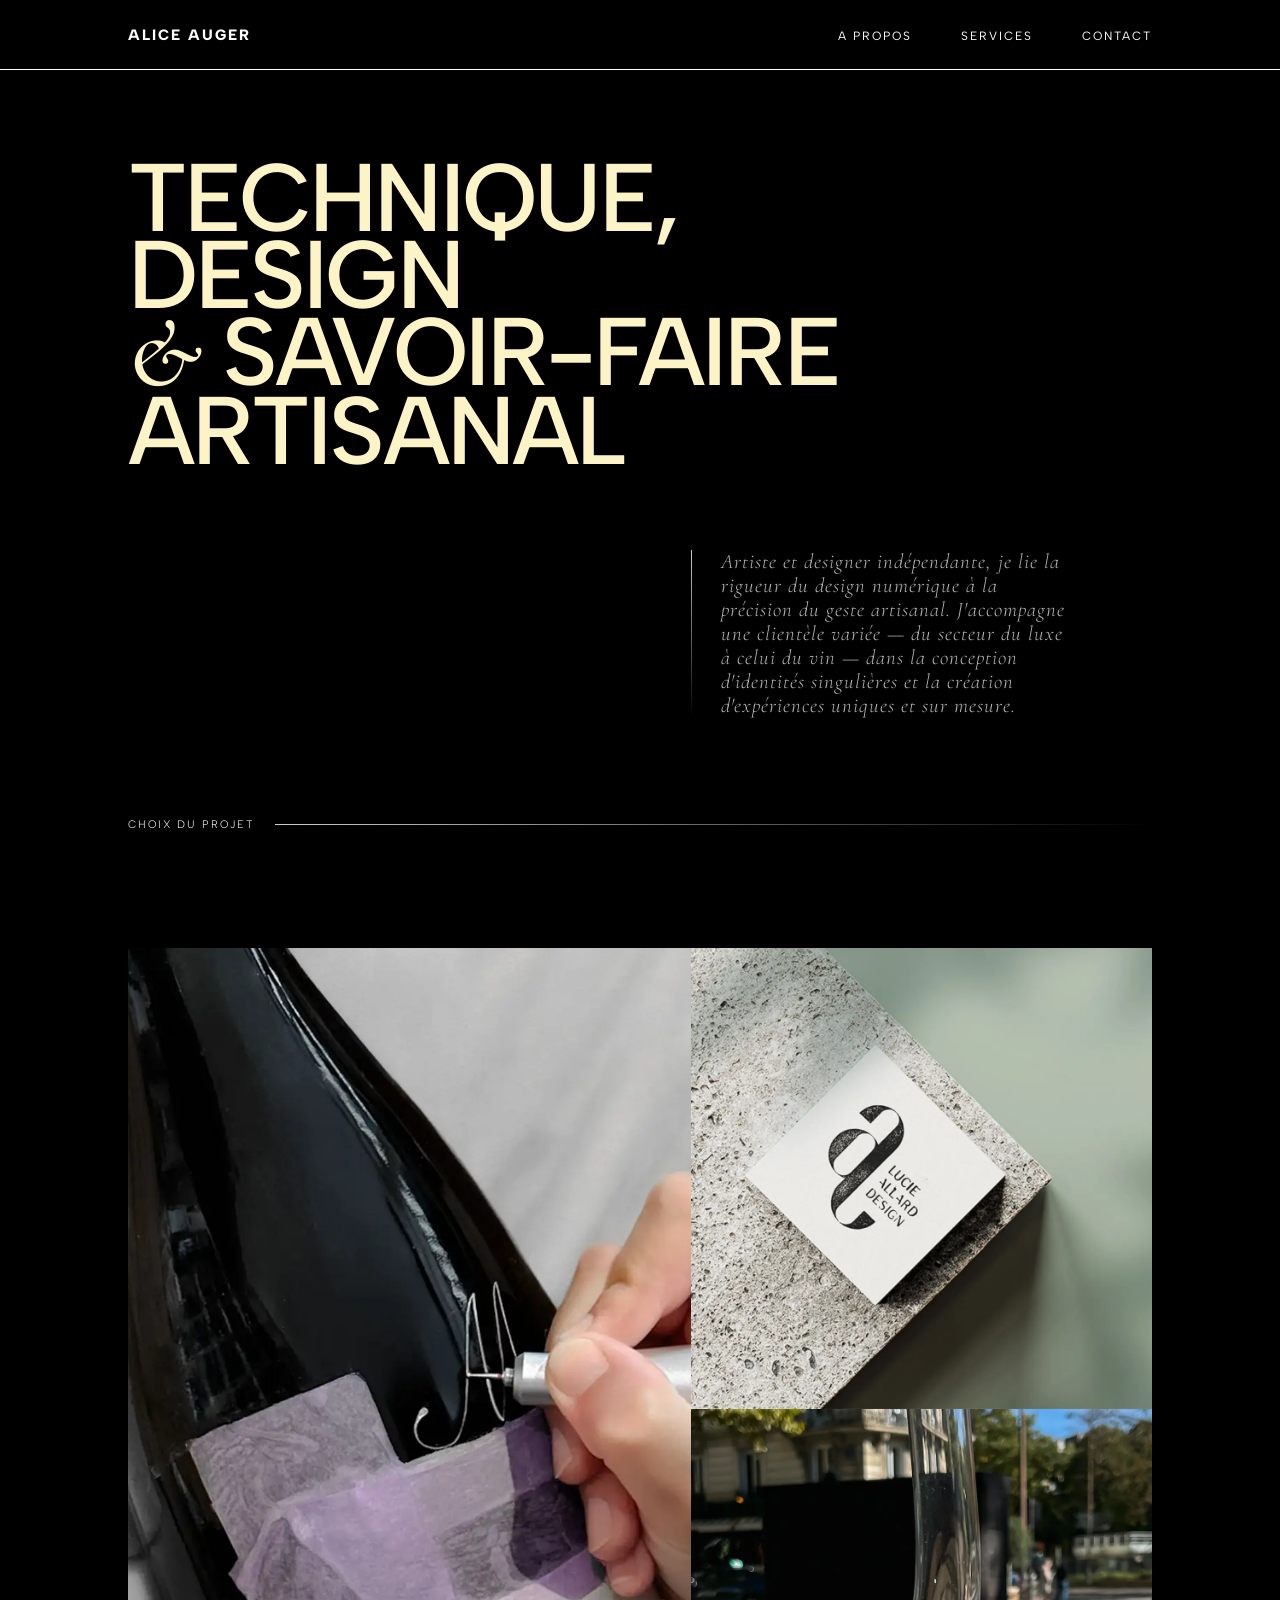
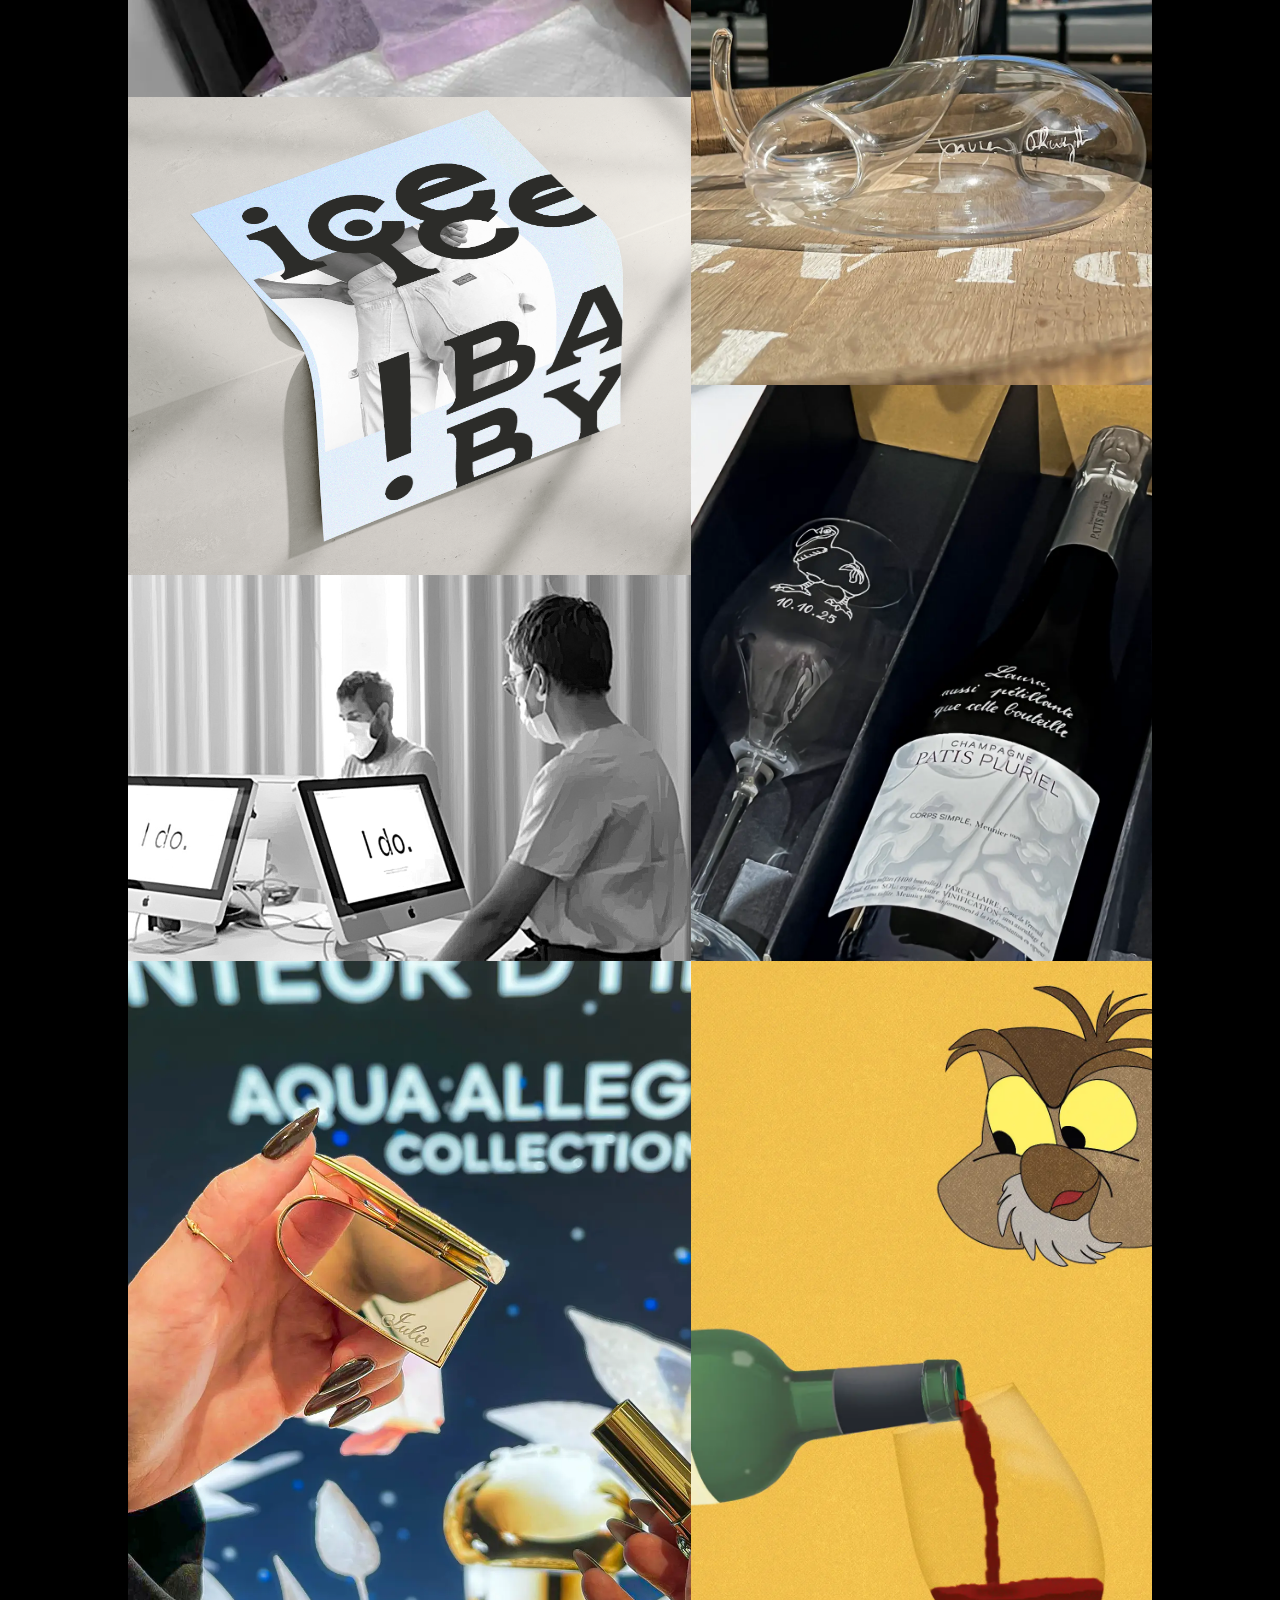
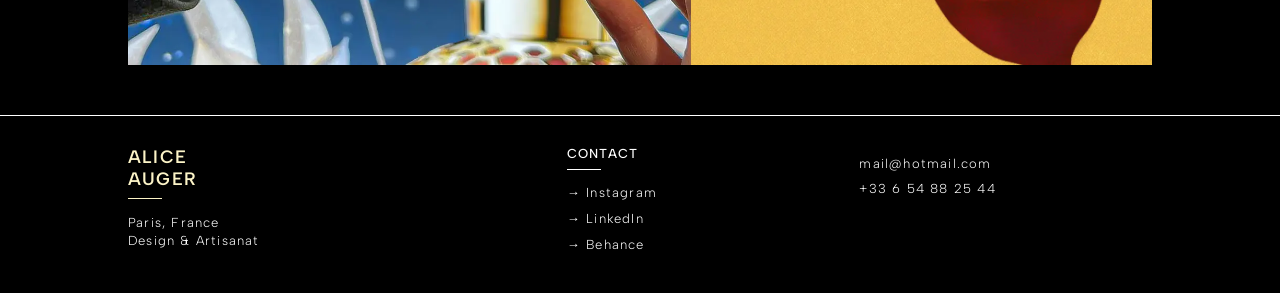
==== index.html @ 78eea552 "Add files via upload" ====
<!DOCTYPE html>
<html lang="fr">

<head>
    <meta charset="UTF-8">
    <meta name="viewport" content="width=device-width, initial-scale=1.0">
    <title>Alice Auger | Portfolio </title>
    <link
        href="https://fonts.googleapis.com/css2?family=Albert+Sans:wght@300;400;600&family=Cormorant+Garamond:ital,wght@0,400;0,500;1,400&display=swap"
        rel="stylesheet">
    <link rel="stylesheet" href="css/style.css">
</head>
<div class="progress-bar"></div>

<body>

    <header>
        <div class="logo">
            <div class="reveal-mask">
                <div class="reveal-logo">ALICE AUGER</div>
            </div>
        </div>

        <input type="checkbox" id="burger-check">
        <label for="burger-check" class="hamburger">
            <span class="bar"></span>
            <span class="bar"></span>
            <span class="bar"></span>
        </label>

        <nav>
            <a href="about.html">A PROPOS</a>
            <a href="#">SERVICES</a>
            <a href="#">CONTACT</a>
        </nav>
    </header>

    <main>
        <section class="hero">
            <h1 class="hero-title">
                <div class="reveal-mask">
                    <span class="reveal-text">Technique, <br>Design<br>
                        <span>&</span> Savoir-faire<br>
                        Artisanal</span>
                </div>
                </div>
            </h1>

            <div class="hero-details">
                <div class="hero-col-left"></div>
                <div class="hero-col-right">
                    <div class="divider-line2"></div>

                    <div class="reveal-mask">
                        <span class="reveal-text">
                            <p>Artiste et designer indépendante, je lie la rigueur du design numérique à la précision du
                                geste artisanal. J'accompagne une clientèle variée — du secteur du luxe à celui du vin —
                                dans la conception d'identités singulières et la création d'expériences uniques et sur
                                mesure.
                            </p>
                        </span>
                    </div>
                </div>
            </div>

            <div class="next-label">
                <span class="txt-label">CHOIX DU PROJET</span>
                <div class="divider-line"></div>
            </div>
        </section>

        <section class="gallery">
            <div class="filter-nav">
                <button class="filter-btn active" data-filter="all">Tous</button>
                <button class="filter-btn" data-filter="graphisme">Graphisme</button>
                <button class="filter-btn" data-filter="artisanat">Artisanat</button>
            </div>

            <div class="grid-layout">

                <!---------------PROJET N°1. VOLATILES--------------->
                <div class="grid-item item-main artisanat">
                    <a href="projet-page.html?id=volatiles-paris">
                        <img src="image/volatiles1.webp" alt="animation gravure">
                        <div class="item-overlay">
                            <div class="category">
                                <div class="divider-line3"></div>
                                EVENEMENT GRAVURE
                            </div>
                            <div class="project-name">Volatiles
                                <div class="project-date">2025-2026</div>
                            </div>
                        </div>
                    </a>
                </div>

                <!---------------PROJET N°. LUCIE--------------->
         <div class="grid-item item-side graphisme">
    <a href="projet-page.html?id=lucie-allard">
        <img src="image/lucie-logo2.webp" alt="lucie allard design">
        
        <div class="item-overlay">
            <div class="category">
                <div class="divider-line3"></div>
                IDENTITÉ VISUELLE
            </div>
            
            <div class="project-info-bottom">
                <div class="project-name">Lucie Allard Design</div>
                <div class="project-date">2024</div>
            </div>
        </div>
    </a>
</div>

                <!---------------PROJET N°3. CARAFE THUIZAT--------------->
                <div class="grid-item item-main artisanat">

                    <a href="projet-page.html?id=thuizat-carafe">
                        <img src="image/client-logo(2).webp" alt="gravure signature">
                        <div class="item-overlay">
                            <div class="category">
                                <div class="divider-line3"></div>
                                DESIGN & GRAVURE
                            </div>
                            <div class="project-name">Gravure <br> Carafe Riedel
                                <div class="project-date">2025</div>
                            </div>
                        </div>
                    </a>
                </div>

                <!---------------PROJET N°4. JAAJ--------------->
                <div class="grid-item item-main graphisme">
                    <a href="projet-page.html?id=jaaj-ttf">
                        <img src="image/jaaj.webp" alt="jaaj-ttf">
                        <div class="item-overlay">
                            <div class="category">
                                <div class="divider-line3"></div>
                                DESIGN TYPOGRAPHIQUE
                            </div>
                            <div class="project-name">Jaaj.ttf
                                <div class="project-date">2019</div>
                            </div>
                        </div>
                    </a>
                </div>


                <!---------------PROJET N°5. GRAVURE PERSO--------------->
                <div class="grid-item item-main artisanat">
                    <a href="projet-page.html?id=perso">
                        <img src="image/client-illu(3).webp" alt="design perso gravure">
                        <div class="item-overlay">
                            <div class="category">
                                <div class="divider-line3"></div>
                                RECHERCHE & CREATION
                            </div>
                            <div class="project-name">Design & Artisanat
                                <div class="project-date">depuis 2024</div>
                            </div>
                        </div>
                    </a>
                </div>

                <!---------------PROJET N°6. LIRE--------------->
                <div class="grid-item item-side graphisme">
                    <a href="projet-page.html?id=memoire">
                        <img src="image/id.webp" alt="design d'interface">
                        <div class="item-overlay">
                            <div class="category">
                                <div class="divider-line3"></div>
                                DESIGN GRAPHIQUE & NUMERIQUE
                            </div>
                            <div class="project-name">I DO.
                                <div class="project-date">2019-2021</div>
                            </div>
                        </div>
                    </a>
                </div>
                <!---------------PROJET N°7. LVMH--------------->
                <div class="grid-item item-side artisanat">
                    <a href="projet-page.html?id=lvmh">
                        <img src="image/anim-calli(1).webp" alt="gravure boutique paris">
                        <div class="item-overlay">
                            <div class="category">
                                <div class="divider-line3"></div>
                                ANIMATION GRAVURE
                            </div>
                            <div class="project-name">Partout à Paris
                                <div class="project-date">depuis 2019</div>
                            </div>
                        </div>
                    </a>
                </div>

                <!---------------PROJET N°8. HIBOU--------------->
                <div class="grid-item item-main graphisme">
                    <a href="projet-page.html?id=archi-lucas">
                        <img src="image/archi2.webp" alt="design graphique et illustration">
                        <div class="item-overlay">
                            <div class="category">
                                <div class="divider-line3"></div>
                                GRAPHISME & ILLUSTRATION
                            </div>
                            <div class="project-name">L'archimede
                                <div class="project-date">2022</div>
                            </div>
                        </div>
                    </a>
                </div>

            </div>
        </section>
    </main>

    <footer>
        <div class="footer-wrap">
            <div class="f-col">
                <div class="f-logo">ALICE AUGER</div>
                <p class="f-sub">Paris, France<br>Design & Artisanat</p>
            </div>
            <div class="f-col ">
                <h1 class="f-title">CONTACT</h1>
                <a href="#">→ Instagram</a>
                <a href="#">→ LinkedIn</a>
                <a href="#">→ Behance</a>
            </div>
            <div class="f-col1">
                <p>mail@hotmail.com</p>
                <p>+33 6 54 88 25 44</p>

            </div>
        </div>
    </footer>
    <script src="js/script.js"></script>
</body>

</html>
---- css/style.css ----
/* ==========================================================================
   --------------- POLICES-------------
   ========================================================================== */
@font-face {
    font-family: 'Albert Sans';
    src: url('../font/AlbertSans-VariableFont_wght.ttf') format('truetype');
    font-weight: 100 900;
    font-style: normal;
}

@font-face {
    font-family: 'Albert Sans';
    src: url('../font/AlbertSans-Italic-VariableFont_wght.ttf') format('truetype');
    font-weight: 100 900;
    font-style: italic;
}

@font-face {
    font-family: 'Cormorant Garamond';
    src: url('../font/CormorantGaramond-VariableFont_wght.ttf') format('truetype');
    font-weight: 100 900;
    font-style: normal;
}

@font-face {
    font-family: 'Cormorant Garamond';
    src: url('../font/CormorantGaramond-Italic-VariableFont_wght.ttf') format('truetype');
    font-weight: 100 900;
    font-style: italic;
}


/************************************************** ----------------VARIABLES --------------- 
******************************************************/

:root {
    --bg-color: #0a0a0a;
    --text-color: #FCF4C7;
    --hover-color: #868686;
    --border-color: rgba(255, 255, 255, 1);
    --black: #000000;
    --white: #FFFFFF;
    --line: linear-gradient(to right, rgba(255, 255, 255, 0.8), transparent);
    --line1: linear-gradient(to left, rgba(0, 0, 0, 0.8), transparent);
    --line2: linear-gradient(to bottom, rgba(255, 255, 255, 0.8), transparent);
    --font-serif: 'Cormorant Garamond';
    --font-sans: 'Albert Sans';
    --side-pad: 10vw;
    --fs-h1: clamp(2.5rem, 8vw, 6rem);
    --fs-h2: clamp(1.1rem, 2vw, 1.3rem);
    --fs-body: clamp(1rem, 1.2vw, 1.1rem);
    --fs-meta: clamp(0.8rem, 1vw, 1rem);
    --proj-h1: clamp(2.9rem, 6vw, 5rem);
    --proj-meta: clamp(0.5rem, 1vw, 0.6rem);
}


/************************************************************************************
---------------------------------------------STRUCTURE --------------- 
************************************************************************************/

.progress-bar {
    position: fixed;
    top: 69px;
    left: 0;
    width: 0%;
    height: 4px;
    background-color: var(--text-color) !important;
    opacity: 0.8;
    z-index: 9999;
}

* {
    margin: 0;
    padding: 0;
    box-sizing: border-box;
}

body {
    background-color: var(--black);
    color: var(--white);
    font-family: var(--font-sans);
    overflow-x: hidden;
    font-size: var(--fs-body);
}

a,
button {
    text-decoration: none;
    background: none;
    border: none;
    color: inherit;
    font: inherit;
}


/************************************************** ----------------0.SECTION HEADER --------------- 
******************************************************/

header {
    position: fixed;
    top: 0;
    width: 100%;
    height: 70px;
    padding: 0 var(--side-pad);
    display: flex;
    justify-content: space-between;
    align-items: center;
    border-bottom: 1px solid white;
    z-index: 1000;
    background: var(--black);
}

.logo {
    font-weight: 800;
    font-size: 15px;
    letter-spacing: 2px;
}

.reveal-logo {
    display: inline-block;
    opacity: 0;
    transform: translateY(-70%);
    animation: revealLogo 0.8s cubic-bezier(0.16, 1, 0.3, 1) forwards;
    animation-delay: 0.4s;
}

@keyframes revealLogo {
    to {
        transform: translateY(0);
        opacity: 1;
    }
}

header nav a {
    display: inline-block;
    opacity: 0;
    transform: translateY(-10px);
    animation: revealNAV 0.8s cubic-bezier(0.16, 1, 0.3, 1) forwards;
}

@keyframes revealNAV {
    0% {
        transform: translateY(-100%);
        opacity: 0;
    }

    100% {
        transform: translateY(0);
        opacity: 1;
    }
}

header nav a:nth-child(1) {
    animation-delay: 0.4s;
}

header nav a:nth-child(2) {
    animation-delay: 0.5s;
}

header nav a:nth-child(3) {
    animation-delay: 0.6s;
}

nav a {
    color: var(--white);
    text-decoration: none;
    font-size: 12px;
    margin-left: 45px;
    letter-spacing: 2px;
    font-weight: 400;
}

nav a:hover {
    color: var(--text-color);
    font-weight: 600;
}

#burger-check,
.hamburger {
    display: none;
}


/************************************************** ----------------1.SECTION HERO --------------- 
******************************************************/

.reveal-mask {
    overflow: hidden;
    display: block;
}

.reveal-text {
    display: inline-block;
    opacity: 0;
    transform: translateX(-100%);
    animation: revealUp 1.6s cubic-bezier(0.22, 1, 0.36, 1) forwards;
}

@keyframes revealUp {
    0% {
        opacity: 0;
        transform: translateX(-100%);
    }

    100% {
        opacity: 1;
        transform: translateX(0);
    }
}

.divider-line {
    width: 0;
    height: 1px;
    background: var(--line);
    animation: extendLine 1.6s cubic-bezier(0.22, 1, 0.36, 1) forwards;
    animation-delay: 0.2s;
    /* Elle commence très tôt */
}

@keyframes extendLine {
    0% {
        width: 0;
    }

    100% {
        width: 100%;
    }
}



.divider-line2 {
    content: "";
    position: absolute;
    left: 0;
    top: 0;
    width: 1px;
    background: var(--line2);
    height: 0;
    /* On met un délai de 0.1s : elle commence AVANT le texte */
    animation: extendVertical 1.5s cubic-bezier(0.22, 1, 0.36, 1) forwards;
    animation-delay: 0.4s;
    /* Ajuste pour qu'elle accompagne le scroll ou l'entrée */
    z-index: 5;
    /* On s'assure qu'elle est au-dessus */
}

@keyframes extendVertical {
    0% {
        height: 0;
    }

    100% {
        height: 100%;
    }

    /* Elle fera toute la hauteur de la colonne */
}


.hero {
    padding: 160px var(--side-pad) 60px;
}

h1.hero-title .reveal-text {
    font-family: var(--font-sans);
    font-size: var(--fs-h1);
    line-height: 0.8;
    letter-spacing: -0.03em;
    font-weight: 550;
    font-style: normal;
    text-transform: uppercase;
    color: var(--text-color);
}

span {
    font-family: var(--font-serif);
    font-style: italic;
}

.hero-details {
    display: grid;
    grid-template-columns: 1.1fr 0.9fr;
    padding-top: 80px;
    padding-bottom: 100px;
}

.hero-col-right {
    position: relative;
    /* La ligne va se baser sur ce bloc */
}

.hero-col-right p {
    position: relative;
    padding-left: 30px;
    width: 82%;
    max-width: 77vw;
    font-size: var(--fs-h2);
    letter-spacing: 1px;
    color: rgba(255, 255, 255, 0.7);
    font-style: italic;
    font-weight: 300;
    line-height: 1.5rem;
    font-family: var(--font-serif);
    margin-bottom: 0;
}

.next-label {
    display: flex;
    align-items: center;
    gap: 20px;
}

.txt-label {
    font-family: var(--font-sans);
    font-size: 0.68rem;
    font-weight: 300;
    font-style: normal;
    letter-spacing: 2px;
    color: var(--white);
    white-space: nowrap;
    text-transform: uppercase;
    align-items: center;
}

/************************************************** ----------------2.SECTION GALLERY --------------- 
******************************************************/

.gallery {
    padding: 0px var(--side-pad);
    margin-bottom: 50px;
}

.filter-nav {
    opacity: 0;
    transform: translateY(-20px);
    transition: all 1s ease;
    margin-bottom: 40px;
    display: flex;
    flex-wrap: wrap;
    gap: 40px;
}

.filter-nav.is-visible {
    opacity: 1;
    transform: translateY(0);
}

.filter-btn {
    background: none;
    border: none;
    color: var(--white);
    font-family: var(--font-sans);
    font-size: 12px;
    opacity: 0.4;
    transition: 0.3s;
    cursor: pointer;
    text-transform: uppercase;
    letter-spacing: 2px;
}

.filter-btn:hover {
    opacity: 1;
    color: var(--text-color);
}

.filter-btn.active {
    opacity: 1;
    border-bottom: 1px solid var(--text-color);
    color: var(--text-color);
    padding-bottom: 2px;
}

.grid-layout {
    display: grid;
    grid-template-columns: 1.1fr 0.9fr;
    width: 100%;
    height: auto;
}

.grid-item {
    position: relative;
    overflow: hidden;
    width: 100%;
    height: auto;
    cursor: pointer;

    /* On utilise une seule transition pour tout gérer */
    opacity: 0;
    transform: translateY(20px);
    transition: opacity 0.6s cubic-bezier(0.4, 0, 0.2, 1),
        transform 0.6s cubic-bezier(0.4, 0, 0.2, 1);

    display: block;
    /* Toujours block par défaut */
}

/* --- ÉTAT VISIBLE (Quand on est dessus ou qu'on filtre) --- */
.grid-item.is-visible {
    opacity: 1 !important;
    transform: translateY(0) !important;
    pointer-events: auto;
}

/* --- ÉTAT CACHÉ PHYSIQUEMENT (Sortie de la grille) --- */
.grid-item.filtering-out {
    display: none !important;
}

/* Optionnel : ajouter un petit délai entre chaque image pour un effet de cascade */
.grid-item:nth-child(1) {
    transition-delay: 0.1s;
}

.grid-item:nth-child(2) {
    transition-delay: 0.15s;
}

.grid-item:nth-child(3) {
    transition-delay: 0.2s;
}

.item-main {
    grid-row: span 2;
    width: 100%;
}

/* --- FIX POUR LES IMAGES --- */
.grid-item img {
    width: 100%;
    height: 100%;
    object-fit: cover;
    display: block;
  transition: transform 0.8s cubic-bezier(0.22, 1, 0.36, 1), 
                filter 0.8s cubic-bezier(0.22, 1, 0.36, 1);
}

.grid-item.hidden {
    display: none;
}

/* LOGIQUE HOVER : Seulement pour Desktop (Souris) */
@media (hover: hover) and (min-width: 1025px) {
    .grid-item:hover img {
        opacity: 0.6;
        transform: scale(1.05);
                filter: blur(1px);
                filter: grayscale(40%) brightness(0.7);
    }

    .grid-item .item-overlay {
        opacity: 0;
    }

    .grid-item:hover .item-overlay {
        opacity: 1;
    }
}

.item-overlay {
  position: absolute;
    inset: 0;
    opacity: 0; /* Caché par défaut */
    background-color: rgba(0, 0, 0, 0.5); /* Fond noir semi-transparent */
    display: flex;
    flex-direction: column;
    justify-content: space-between;
    padding: 30px;
    /* Transition pour l'apparition en fondu */
    transition: opacity 0.5s ease;
    z-index: 2;
}

.divider-line3 {
    background: var(--line);
    width: 40px;
    height: 1px;
    content: "";
}

.category {
    font-size: clamp(0.5rem, 2vw, 0.55rem);
    font-family: var(--font-sans);
    letter-spacing: 2px;
    font-weight: 300;
    text-transform: uppercase;
    display: flex;
    align-items: center;
    gap: 5px;
    margin-bottom: 7px;
}

.project-name {
    font-family: var(--font-sans);
    font-size: clamp(1.9rem, 3vw, 2.6rem);
    font-weight: 700;
}

.project-date {
    font-family: var(--font-serif);
    letter-spacing: 1px;
    font-size: var(--fs-meta);
    font-weight: 200;
}

/************************************************** ----------------3.SECTION FOOTER --------------- 
******************************************************/
footer {
    border-top: 1px solid white;
    padding: 10px var(--side-pad);
}

.footer-wrap {
    display: grid;
    grid-template-columns: 1.5fr 1fr 1fr;
    padding: 20px 0 20px;
    letter-spacing: 1.2px;
}

.f-logo {
    font-size: 18px;
    font-weight: 600;
    margin-bottom: 15px;
    width: 34px;
    color: var(--text-color);
    border-bottom: 1px solid var(--text-color);
    padding-bottom: 8px;
}

.f-col a {
    color: white;
    text-decoration: none;
    transition: 0.3s;
}

.f-col a:hover {
    opacity: 0.5;
    padding-left: 5px;
}


.f-col1 {
    margin-top: 10px;
    margin-bottom: 15px;
}

.f-sub {
    line-height: 1.4;
}

.f-title {
    font-size: 13px;
    font-weight: 500;
    margin-bottom: 15px;
    width: 34px;
    color: var(--white);
    border-bottom: 1px solid var(--white);
    padding-bottom: 8px;
}

.footer-wrap a,
.footer-wrap p {
    color: var(--white);
    text-decoration: none;
    font-size: 13px;
    margin-bottom: 10px;
    display: block;
    font-weight: 300;
}


/************************************************** ----------------.RESPONSIVE --------------- 
******************************************************/

@media (max-width: 1024px) {
    .hero-details {
        grid-template-columns: 1fr;
        padding-left: 0;
    }

    .item-overlay {
        opacity: 1;
        /* Fixé sur mobile pour lecture */
        padding: 20px;
   background: linear-gradient(to top, rgba(0,0,0,0.9), transparent);
    }

    .grid-item img {
      transform: none !important; /* Pas de zoom sur mobile */
    }

    .grid-layout {
        grid-template-columns: 1fr 1fr;
    }

    .item-main,
    .grid-item {
        height: 500px;
        grid-row: auto;
    }
    .f-col a:hover {
    opacity: 1;
    padding-left: 0;
}
}

@media (max-width: 768px) {
    :root {
        --side-pad: 40px;
    }

    header {
        padding: 0px var(--side-pad);
        height: 70px;
        overflow: hidden;
    }



    .hamburger {
        display: flex;
        flex-direction: column;
        justify-content: space-between;
        width: 24px;
        height: 13px;
        cursor: pointer;
        z-index: 1100;
        position: relative;
      
    }

    .bar {
        width: 100%;
        height: 1px;
        background-color: var(--white);
        transition: all 0.4s ease;
    }

    header nav {
        position: fixed;
        top: 0;
        left: 0;
        width: 100%;
        height: 70px;
        background: var(--black);
        display: flex;
        align-items: center;
        justify-content: flex-end;
        padding-right: 70px;
        gap: 15px;
        clip-path: ellipse(0% 150% at 100% 50%);
        transition: clip-path 0.8s cubic-bezier(0.65, 0, 0.35, 1);
        z-index: 1050;
        pointer-events: none;
        
    }
    header nav a {
        margin-left: 0 !important; /* Supprime le gros 45px du desktop */
        font-size: 11px;
        letter-spacing: 1px;
        opacity: 0; /* Caché pour l'animation */
        transform: translateX(10px);
        transition: all 0.4s ease;
    }

    #burger-check:checked~nav {
        clip-path: ellipse(150% 150% at 100% 50%);
        pointer-events: auto;
        display: flex;
    }

    #burger-check:checked~.hamburger .bar:nth-child(1) {
        transform: translateY(8px) rotate(45deg);
    }

    #burger-check:checked~.hamburger .bar:nth-child(2) {
        opacity: 0;
    }

    #burger-check:checked~.hamburger .bar:nth-child(3) {
        transform: translateY(-9px) rotate(-45deg);
    }

    .hero {
        padding-top: 120px;
    }

    .hero-title {
        font-size: 3rem;
    }

    .hero-details {
        margin-top: 30px;
    }

    .grid-layout {
        grid-template-columns: 1fr;
    }

    .item-main,
    .grid-item {
        height: 400px;
    }

    .footer-wrap {
        grid-template-columns: 1.5fr 1fr;
    }
}



@media (max-width: 390px) {
    .hero-details {
        padding-bottom: 70px;
    }

}

/* ANTI-HOVER LOGIC (Touch devices) */
@media (hover: none) {

    .grid-item:hover img,
    .project-item:hover img {
        transform: none !important;
        opacity: 1 !important;
    }

    .grid-item .item-overlay {
        opacity: 1 !important;
    }

    .next-project-link:hover .next-image-container {
        transform: translate(-50%, -50%) translateX(0) !important;
        opacity: 1 !important;
    }
}
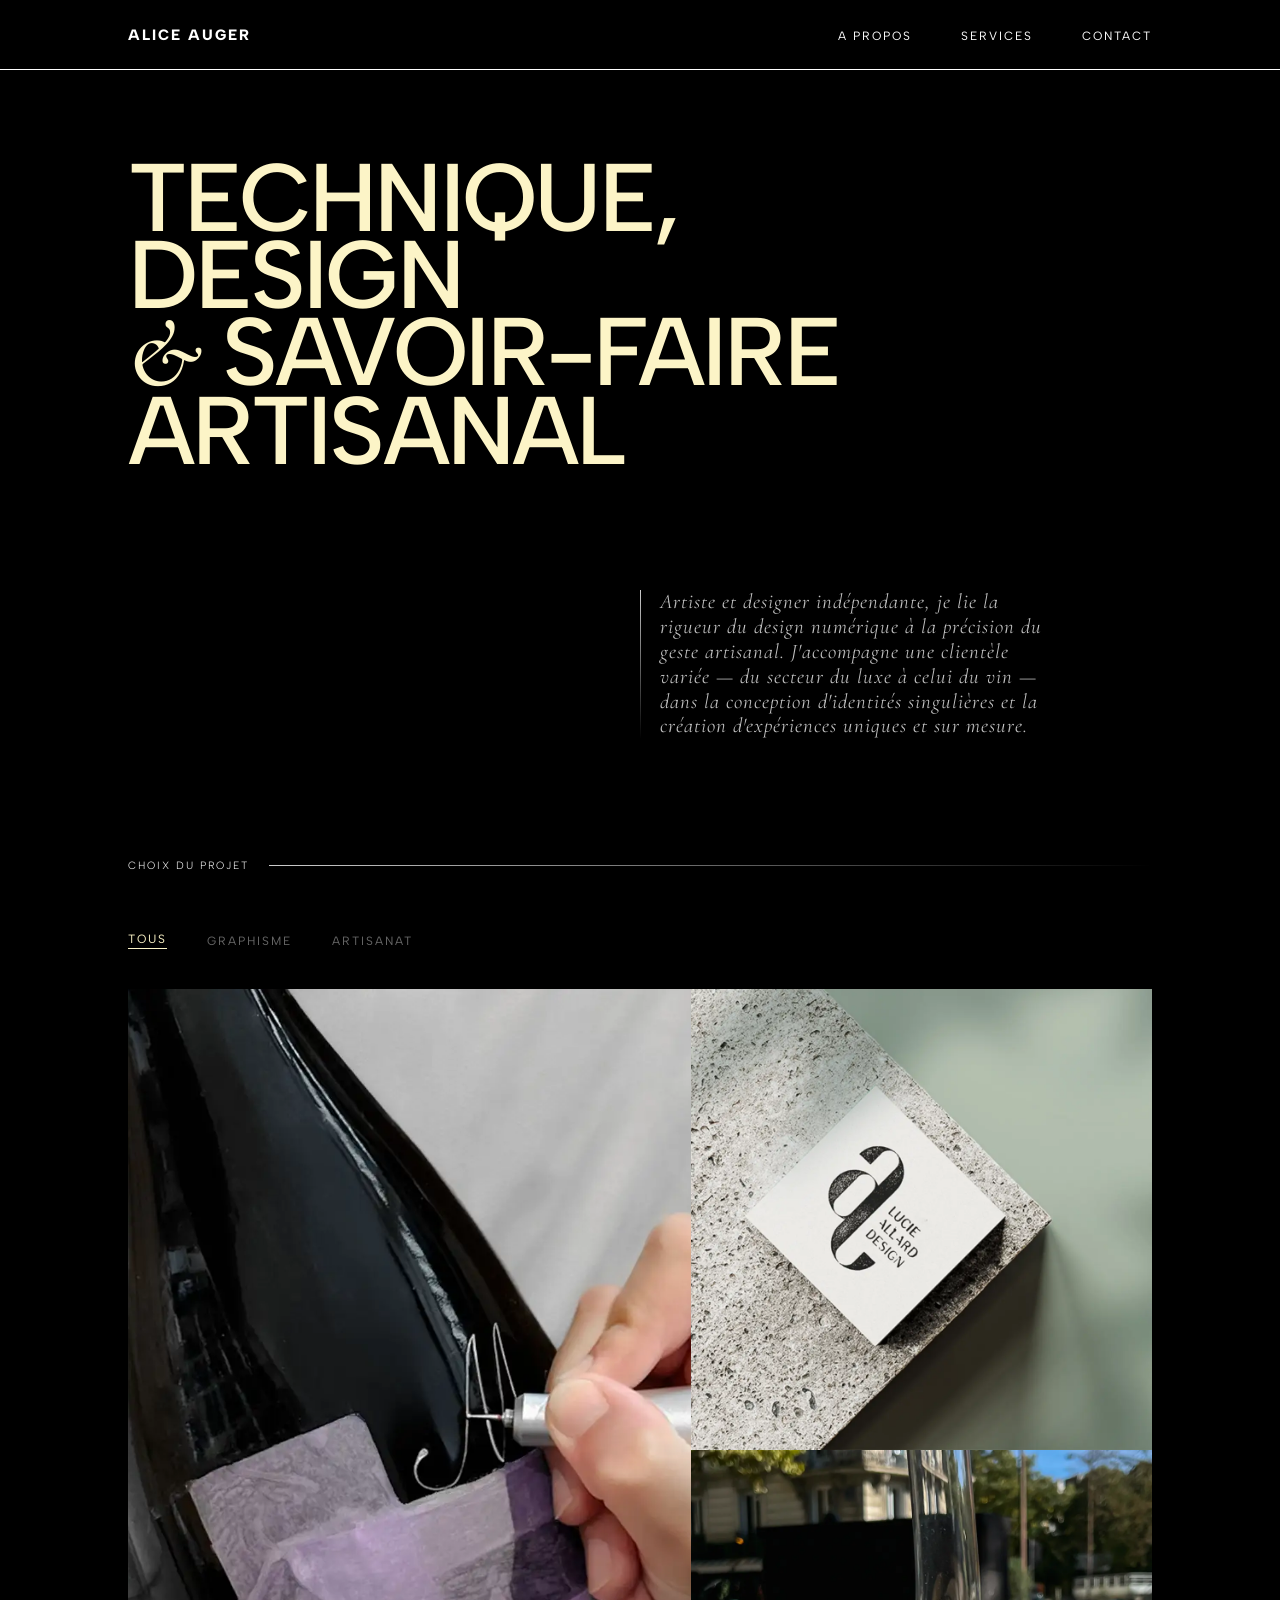
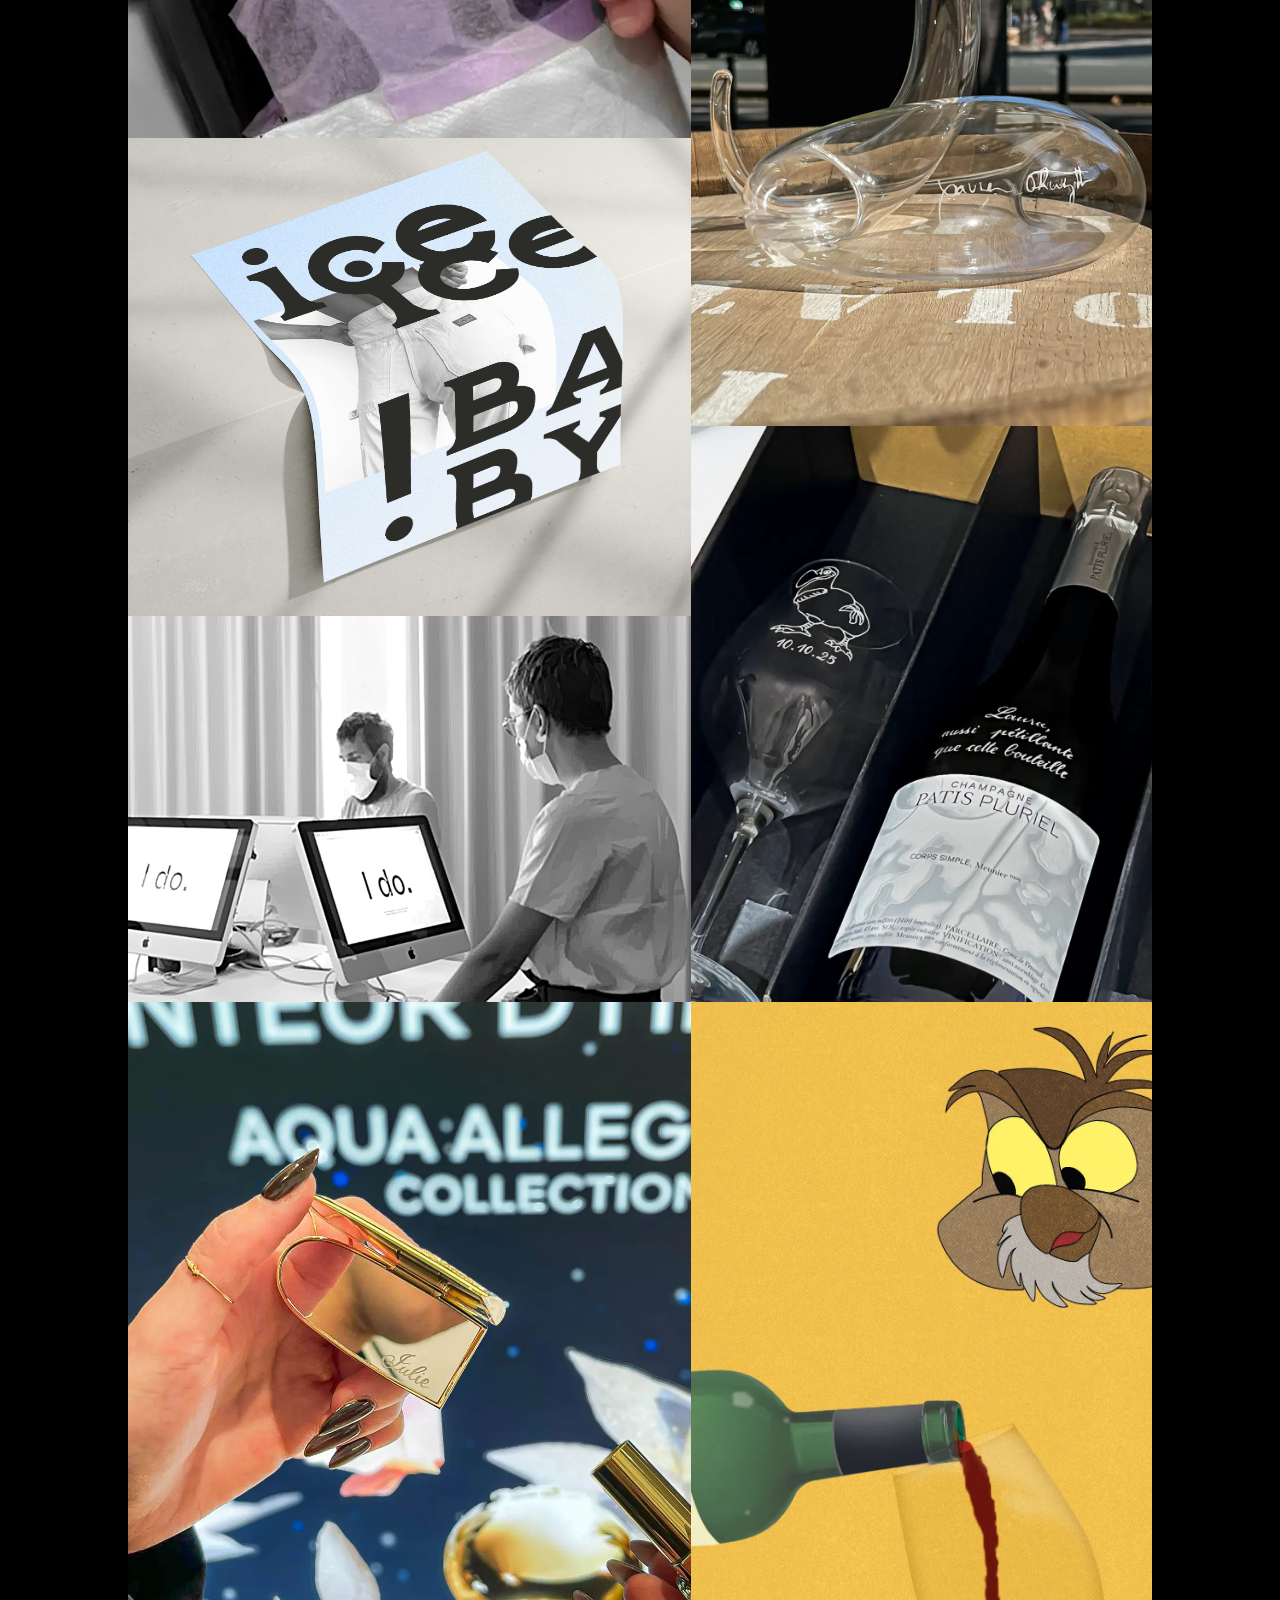
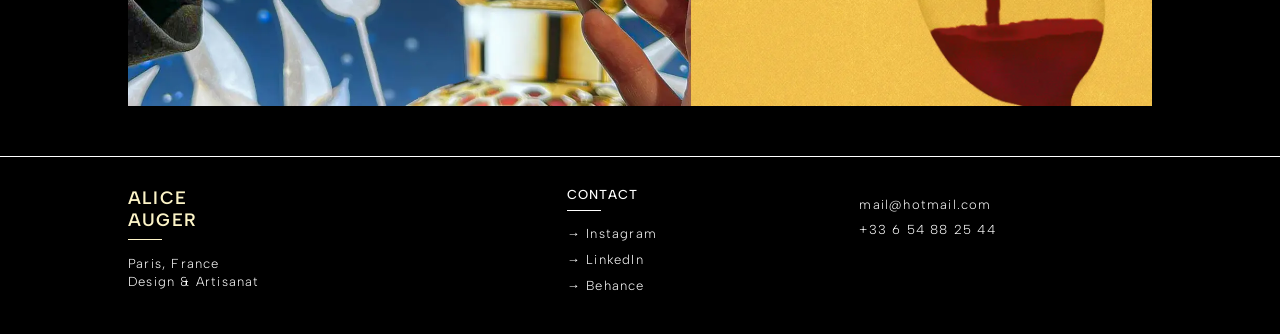
==== commit 82d62a2b: "Add files via upload" ====
--- a/index.html
+++ b/index.html
@@ -29,7 +29,7 @@
         </label>
 
         <nav>
-            <a href="about.html">A PROPOS</a>
+            <a href="sections.html">A PROPOS</a>
             <a href="#">SERVICES</a>
             <a href="#">CONTACT</a>
         </nav>
@@ -43,7 +43,7 @@
                         <span>&</span> Savoir-faire<br>
                         Artisanal</span>
                 </div>
-                </div>
+               
             </h1>
 
             <div class="hero-details">
@@ -63,13 +63,13 @@
                 </div>
             </div>
 
-            <div class="next-label">
+            <div class="next-label" id="portfolio">
                 <span class="txt-label">CHOIX DU PROJET</span>
                 <div class="divider-line"></div>
             </div>
         </section>
 
-        <section class="gallery">
+        <section class="gallery" >
             <div class="filter-nav">
                 <button class="filter-btn active" data-filter="all">Tous</button>
                 <button class="filter-btn" data-filter="graphisme">Graphisme</button>
@@ -233,6 +233,7 @@
             </div>
         </div>
     </footer>
+    <script src="js/data.js"></script>
     <script src="js/script.js"></script>
 </body>
 
--- a/css/style.css
+++ b/css/style.css
@@ -50,7 +50,7 @@
     --fs-h2: clamp(1.1rem, 2vw, 1.3rem);
     --fs-body: clamp(1rem, 1.2vw, 1.1rem);
     --fs-meta: clamp(0.8rem, 1vw, 1rem);
-    --proj-h1: clamp(2.9rem, 6vw, 5rem);
+    --proj-h1: clamp(3.5rem, 6vw, 5rem);
     --proj-meta: clamp(0.5rem, 1vw, 0.6rem);
 }
 
@@ -58,6 +58,9 @@
 /************************************************************************************
 ---------------------------------------------STRUCTURE --------------- 
 ************************************************************************************/
+html {
+    scroll-behavior: smooth;
+}
 
 .progress-bar {
     position: fixed;
@@ -94,7 +97,8 @@
 }
 
 
-/************************************************** ----------------0.SECTION HEADER --------------- 
+/************************************************** 
+----------------0.SECTION HEADER --------------- 
 ******************************************************/
 
 header {
@@ -132,6 +136,7 @@
     }
 }
 
+/* --- Navigation Mobile --- */
 header nav a {
     display: inline-block;
     opacity: 0;
@@ -183,7 +188,13 @@
 }
 
 
-/************************************************** ----------------1.SECTION HERO --------------- 
+
+/******MEDIA HEADER**********/
+
+
+
+/************************************************** 
+----------------1.SECTION HERO --------------- 
 ******************************************************/
 
 .reveal-mask {
@@ -273,6 +284,7 @@
     font-style: normal;
     text-transform: uppercase;
     color: var(--text-color);
+
 }
 
 span {
@@ -282,29 +294,30 @@
 
 .hero-details {
     display: grid;
-    grid-template-columns: 1.1fr 0.9fr;
-    padding-top: 80px;
-    padding-bottom: 100px;
+    grid-template-columns: 1fr 1fr;
+    margin-top: 120px;
+    margin-bottom: 120px;
 }
 
 .hero-col-right {
     position: relative;
     /* La ligne va se baser sur ce bloc */
+
 }
 
 .hero-col-right p {
     position: relative;
-    padding-left: 30px;
+    padding-left: 20px;
     width: 82%;
-    max-width: 77vw;
     font-size: var(--fs-h2);
     letter-spacing: 1px;
-    color: rgba(255, 255, 255, 0.7);
+    color: rgba(255, 255, 255, 0.753);
     font-style: italic;
-    font-weight: 300;
-    line-height: 1.5rem;
+    font-weight: 360;
+    line-height: 1.55rem;
     font-family: var(--font-serif);
     margin-bottom: 0;
+
 }
 
 .next-label {
@@ -315,7 +328,7 @@
 
 .txt-label {
     font-family: var(--font-sans);
-    font-size: 0.68rem;
+    font-size: 0.66rem;
     font-weight: 300;
     font-style: normal;
     letter-spacing: 2px;
@@ -433,8 +446,8 @@
     height: 100%;
     object-fit: cover;
     display: block;
-  transition: transform 0.8s cubic-bezier(0.22, 1, 0.36, 1), 
-                filter 0.8s cubic-bezier(0.22, 1, 0.36, 1);
+    transition: transform 0.8s cubic-bezier(0.22, 1, 0.36, 1),
+        filter 0.8s cubic-bezier(0.22, 1, 0.36, 1);
 }
 
 .grid-item.hidden {
@@ -446,8 +459,8 @@
     .grid-item:hover img {
         opacity: 0.6;
         transform: scale(1.05);
-                filter: blur(1px);
-                filter: grayscale(40%) brightness(0.7);
+        filter: blur(1px);
+        filter: grayscale(40%) brightness(0.7);
     }
 
     .grid-item .item-overlay {
@@ -460,10 +473,12 @@
 }
 
 .item-overlay {
-  position: absolute;
+    position: absolute;
     inset: 0;
-    opacity: 0; /* Caché par défaut */
-    background-color: rgba(0, 0, 0, 0.5); /* Fond noir semi-transparent */
+    opacity: 0;
+    /* Caché par défaut */
+    background-color: rgba(0, 0, 0, 0.5);
+    /* Fond noir semi-transparent */
     display: flex;
     flex-direction: column;
     justify-content: space-between;
@@ -575,41 +590,71 @@
 ******************************************************/
 
 @media (max-width: 1024px) {
+       :root {
+        --side-pad: 40px;
+    }
+    .hero {
+        padding: 120px var(--side-pad) 40px;
+    }
+
+    .hero-title {
+        font-size: 2.5rem;
+    }
+
     .hero-details {
         grid-template-columns: 1fr;
         padding-left: 0;
+        width: 100%;
+
+    }
+
+    .hero-col-left {
+        display: none;
+    }
+
+    .hero-col-right p {
+        max-width: 89%;
+        padding: none;
     }
 
     .item-overlay {
         opacity: 1;
         /* Fixé sur mobile pour lecture */
         padding: 20px;
-   background: linear-gradient(to top, rgba(0,0,0,0.9), transparent);
+        background: linear-gradient(to top, rgba(0, 0, 0, 0.9), transparent);
     }
 
     .grid-item img {
-      transform: none !important; /* Pas de zoom sur mobile */
+        transform: none !important;
+        /* Pas de zoom sur mobile */
     }
 
     .grid-layout {
-        grid-template-columns: 1fr 1fr;
+        grid-template-columns: 1fr;
     }
 
     .item-main,
     .grid-item {
         height: 500px;
-        grid-row: auto;
-    }
+    }
+
+    .filter-nav button {
+        font-size: 0.7em;
+    }
+
+    .item-overlay .category {
+        letter-spacing: 1px;
+        font-weight: 500;
+    }
+
     .f-col a:hover {
-    opacity: 1;
-    padding-left: 0;
-}
+        opacity: 1;
+        padding-left: 0;
+    }
 }
 
 @media (max-width: 768px) {
-    :root {
-        --side-pad: 40px;
-    }
+ 
 
     header {
         padding: 0px var(--side-pad);
@@ -628,7 +673,7 @@
         cursor: pointer;
         z-index: 1100;
         position: relative;
-      
+
     }
 
     .bar {
@@ -654,13 +699,16 @@
         transition: clip-path 0.8s cubic-bezier(0.65, 0, 0.35, 1);
         z-index: 1050;
         pointer-events: none;
-        
-    }
+
+    }
+
     header nav a {
-        margin-left: 0 !important; /* Supprime le gros 45px du desktop */
+        margin-left: 0 !important;
+        /* Supprime le gros 45px du desktop */
         font-size: 11px;
         letter-spacing: 1px;
-        opacity: 0; /* Caché pour l'animation */
+        opacity: 0;
+        /* Caché pour l'animation */
         transform: translateX(10px);
         transition: all 0.4s ease;
     }
@@ -683,40 +731,27 @@
         transform: translateY(-9px) rotate(-45deg);
     }
 
-    .hero {
-        padding-top: 120px;
-    }
-
-    .hero-title {
-        font-size: 3rem;
-    }
-
-    .hero-details {
-        margin-top: 30px;
-    }
-
-    .grid-layout {
-        grid-template-columns: 1fr;
-    }
-
-    .item-main,
-    .grid-item {
-        height: 400px;
-    }
+    .divider-line2 {
+        animation: extendVertical 1.8s cubic-bezier(0.22, 1, 0.36, 1) forwards;
+        animation-delay: 0.6s;
+    }
+
+
+
+
+
 
     .footer-wrap {
         grid-template-columns: 1.5fr 1fr;
     }
-}
-
-
-
-@media (max-width: 390px) {
-    .hero-details {
-        padding-bottom: 70px;
-    }
-
-}
+
+    footer {
+        padding: 40px var(--side-pad);
+    }
+}
+
+
+
 
 /* ANTI-HOVER LOGIC (Touch devices) */
 @media (hover: none) {
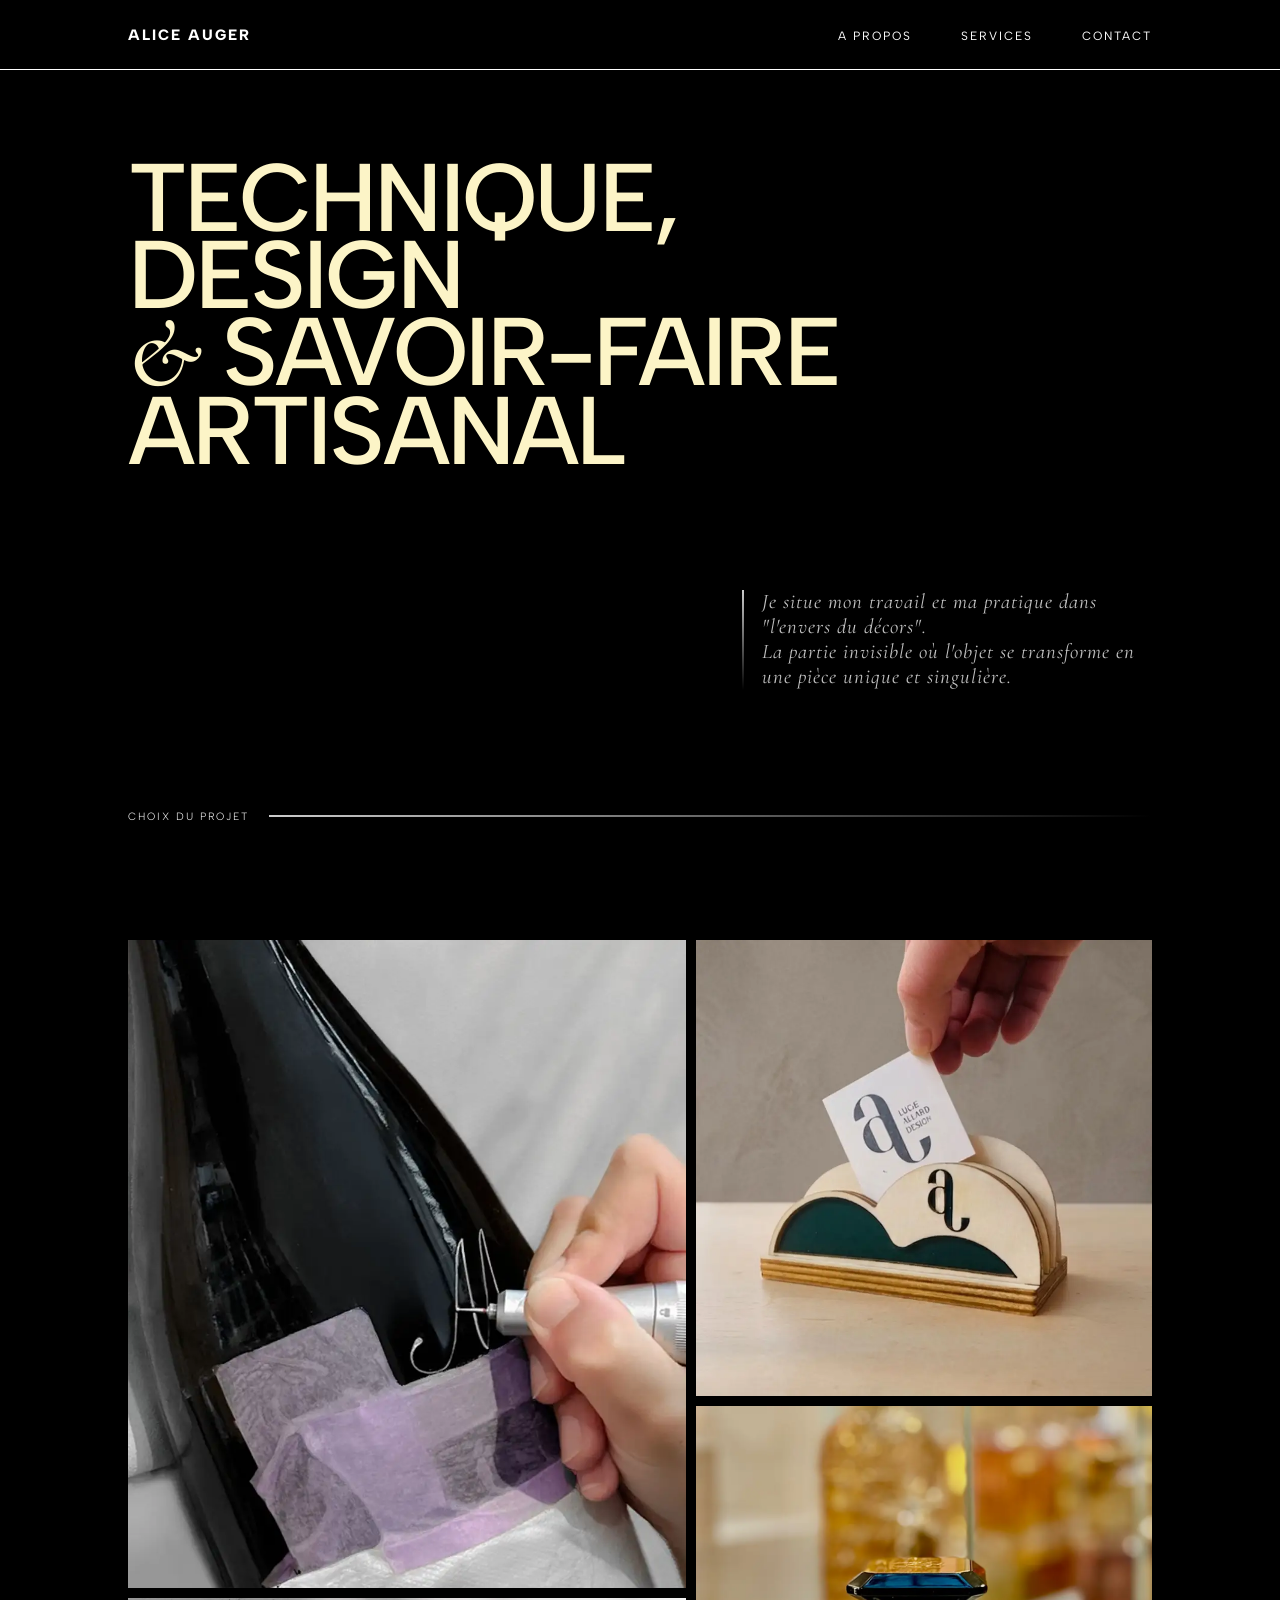
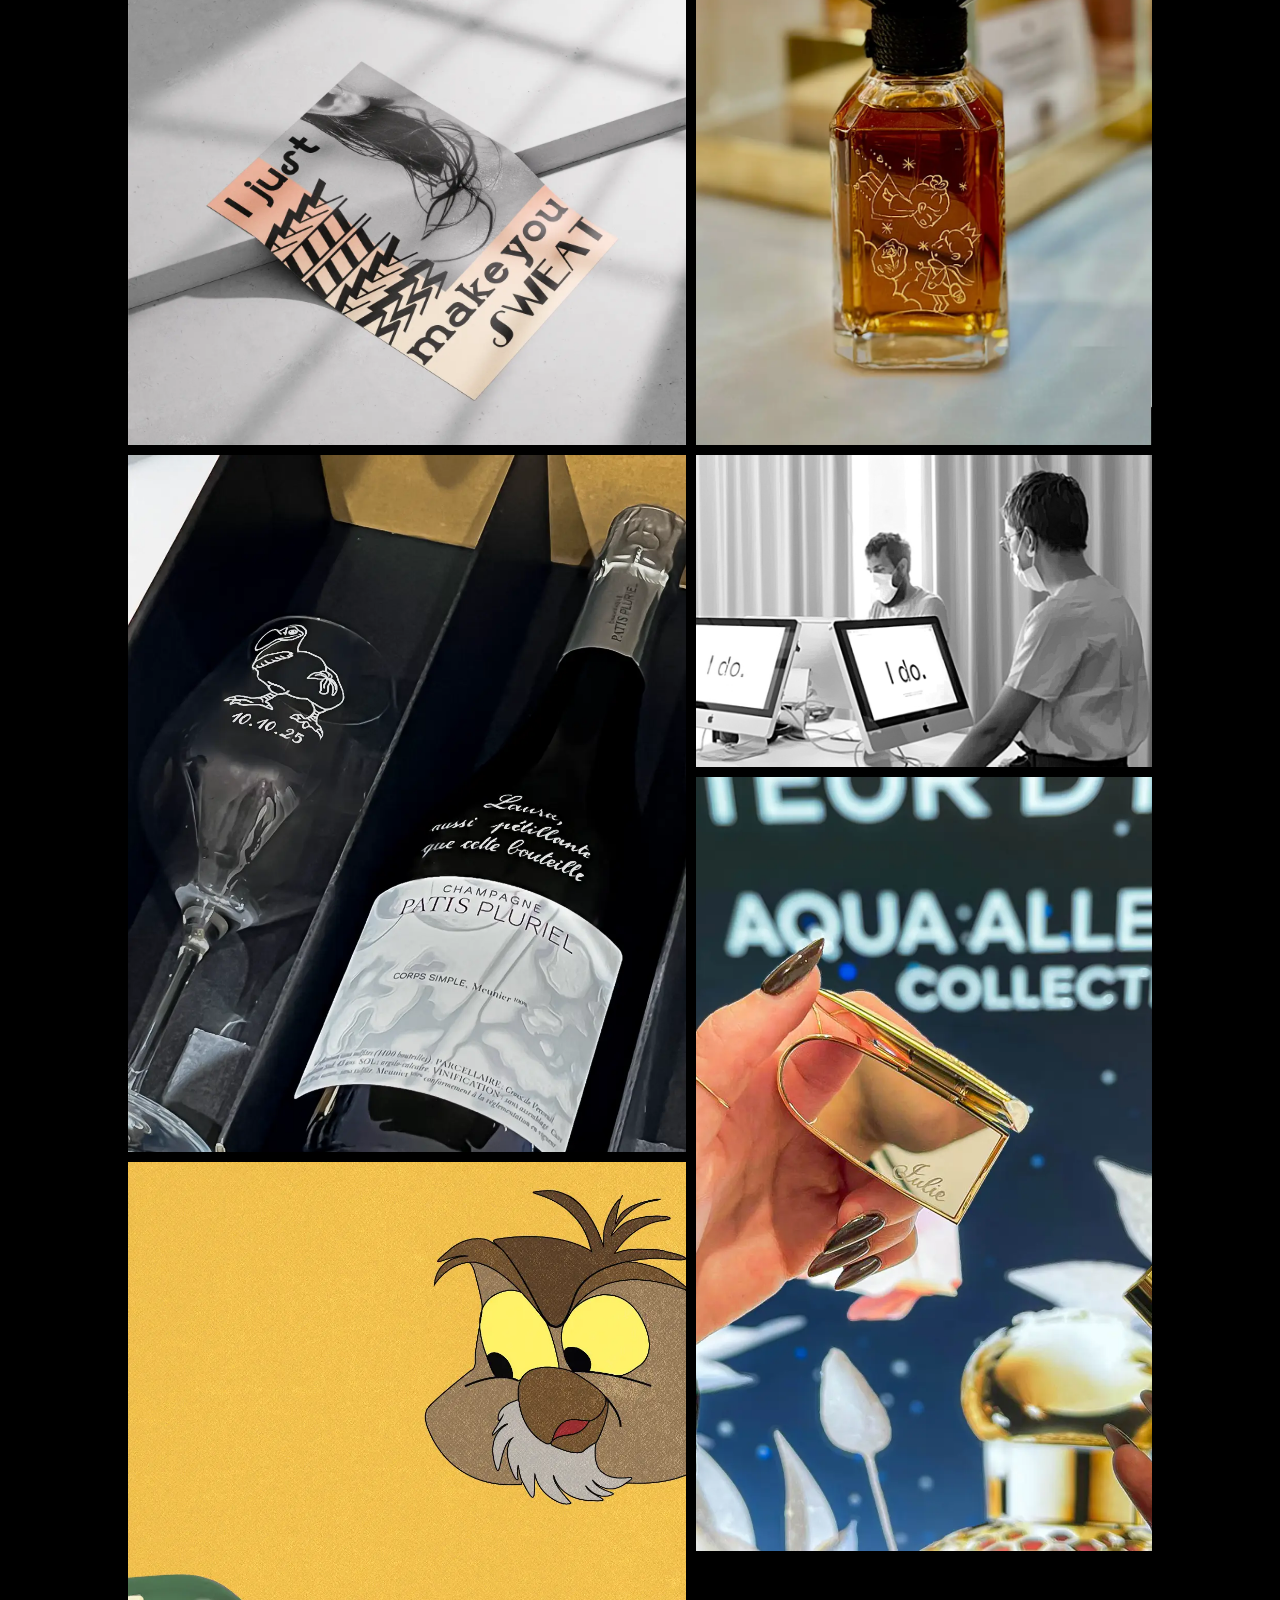
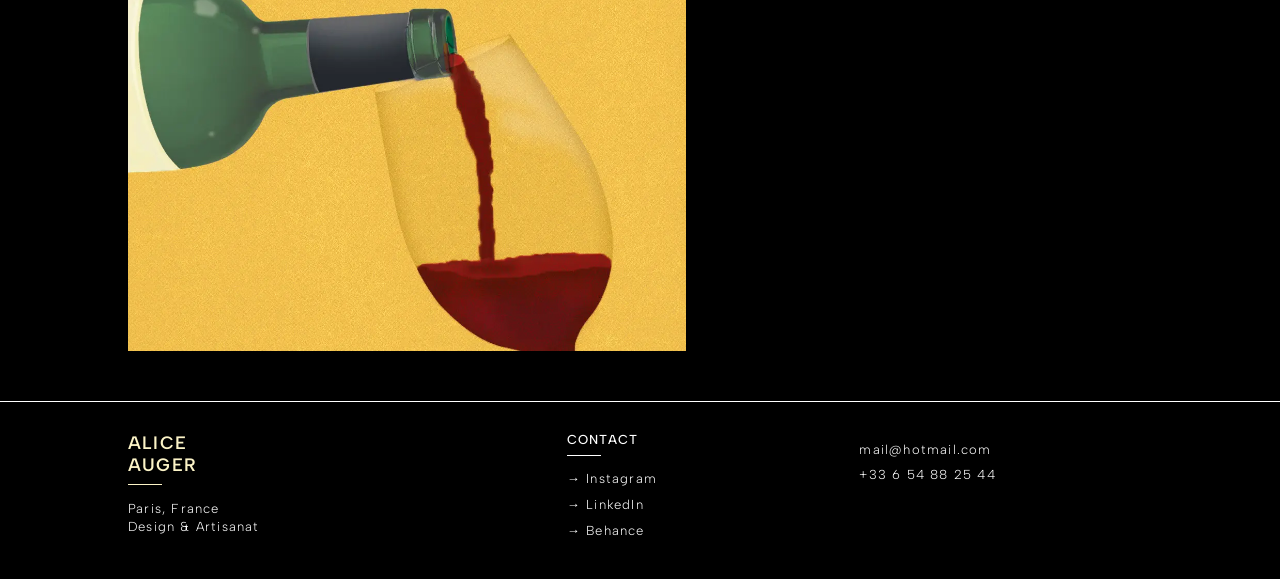
==== commit 85ef6bab: "Add files via upload" ====
--- a/index.html
+++ b/index.html
@@ -43,7 +43,7 @@
                         <span>&</span> Savoir-faire<br>
                         Artisanal</span>
                 </div>
-               
+
             </h1>
 
             <div class="hero-details">
@@ -53,10 +53,9 @@
 
                     <div class="reveal-mask">
                         <span class="reveal-text">
-                            <p>Artiste et designer indépendante, je lie la rigueur du design numérique à la précision du
-                                geste artisanal. J'accompagne une clientèle variée — du secteur du luxe à celui du vin —
-                                dans la conception d'identités singulières et la création d'expériences uniques et sur
-                                mesure.
+                            <p>Je situe mon travail et ma pratique dans "l'envers du décors".<br>
+                                 La partie invisible où
+                                l'objet se transforme en une pièce unique et singulière.
                             </p>
                         </span>
                     </div>
@@ -69,7 +68,7 @@
             </div>
         </section>
 
-        <section class="gallery" >
+        <section class="gallery">
             <div class="filter-nav">
                 <button class="filter-btn active" data-filter="all">Tous</button>
                 <button class="filter-btn" data-filter="graphisme">Graphisme</button>
@@ -81,7 +80,7 @@
                 <!---------------PROJET N°1. VOLATILES--------------->
                 <div class="grid-item item-main artisanat">
                     <a href="projet-page.html?id=volatiles-paris">
-                        <img src="image/volatiles1.webp" alt="animation gravure">
+                        <img src="image/home/volatiles1.webp" alt="animation gravure">
                         <div class="item-overlay">
                             <div class="category">
                                 <div class="divider-line3"></div>
@@ -95,29 +94,29 @@
                 </div>
 
                 <!---------------PROJET N°. LUCIE--------------->
-         <div class="grid-item item-side graphisme">
-    <a href="projet-page.html?id=lucie-allard">
-        <img src="image/lucie-logo2.webp" alt="lucie allard design">
-        
-        <div class="item-overlay">
-            <div class="category">
-                <div class="divider-line3"></div>
-                IDENTITÉ VISUELLE
-            </div>
-            
-            <div class="project-info-bottom">
-                <div class="project-name">Lucie Allard Design</div>
-                <div class="project-date">2024</div>
-            </div>
-        </div>
-    </a>
-</div>
+                <div class="grid-item item-side graphisme">
+                    <a href="projet-page.html?id=lucie-allard">
+                        <img src="image/home/lucie .webp" alt="lucie allard design">
+
+                        <div class="item-overlay">
+                            <div class="category">
+                                <div class="divider-line3"></div>
+                                IDENTITÉ VISUELLE
+                            </div>
+
+                            <div class="project-info-bottom">
+                                <div class="project-name">Lucie Allard Design</div>
+                                <div class="project-date">2024</div>
+                            </div>
+                        </div>
+                    </a>
+                </div>
 
                 <!---------------PROJET N°3. CARAFE THUIZAT--------------->
                 <div class="grid-item item-main artisanat">
 
                     <a href="projet-page.html?id=thuizat-carafe">
-                        <img src="image/client-logo(2).webp" alt="gravure signature">
+                        <img src="image/home/GLH-9.webp" alt="gravure signature">
                         <div class="item-overlay">
                             <div class="category">
                                 <div class="divider-line3"></div>
@@ -131,9 +130,9 @@
                 </div>
 
                 <!---------------PROJET N°4. JAAJ--------------->
-                <div class="grid-item item-main graphisme">
+                <div class="grid-item item-side graphisme">
                     <a href="projet-page.html?id=jaaj-ttf">
-                        <img src="image/jaaj.webp" alt="jaaj-ttf">
+                        <img src="image/home/jaaj-2.webp" alt="jaaj-ttf">
                         <div class="item-overlay">
                             <div class="category">
                                 <div class="divider-line3"></div>
@@ -150,7 +149,7 @@
                 <!---------------PROJET N°5. GRAVURE PERSO--------------->
                 <div class="grid-item item-main artisanat">
                     <a href="projet-page.html?id=perso">
-                        <img src="image/client-illu(3).webp" alt="design perso gravure">
+                        <img src="image/home/client-illu(3).webp" alt="design perso gravure">
                         <div class="item-overlay">
                             <div class="category">
                                 <div class="divider-line3"></div>
@@ -166,7 +165,7 @@
                 <!---------------PROJET N°6. LIRE--------------->
                 <div class="grid-item item-side graphisme">
                     <a href="projet-page.html?id=memoire">
-                        <img src="image/id.webp" alt="design d'interface">
+                        <img src="image/home/id.webp" alt="design d'interface">
                         <div class="item-overlay">
                             <div class="category">
                                 <div class="divider-line3"></div>
@@ -179,9 +178,9 @@
                     </a>
                 </div>
                 <!---------------PROJET N°7. LVMH--------------->
-                <div class="grid-item item-side artisanat">
+                <div class="grid-item item-main artisanat">
                     <a href="projet-page.html?id=lvmh">
-                        <img src="image/anim-calli(1).webp" alt="gravure boutique paris">
+                        <img src="image/home/anim-calli(1).webp" alt="gravure boutique paris">
                         <div class="item-overlay">
                             <div class="category">
                                 <div class="divider-line3"></div>
@@ -197,7 +196,7 @@
                 <!---------------PROJET N°8. HIBOU--------------->
                 <div class="grid-item item-main graphisme">
                     <a href="projet-page.html?id=archi-lucas">
-                        <img src="image/archi2.webp" alt="design graphique et illustration">
+                        <img src="image/home/archi2.webp" alt="design graphique et illustration">
                         <div class="item-overlay">
                             <div class="category">
                                 <div class="divider-line3"></div>
--- a/css/style.css
+++ b/css/style.css
@@ -223,7 +223,7 @@
 
 .divider-line {
     width: 0;
-    height: 1px;
+    height: 2px;
     background: var(--line);
     animation: extendLine 1.6s cubic-bezier(0.22, 1, 0.36, 1) forwards;
     animation-delay: 0.2s;
@@ -247,7 +247,7 @@
     position: absolute;
     left: 0;
     top: 0;
-    width: 1px;
+    width: 2px;
     background: var(--line2);
     height: 0;
     /* On met un délai de 0.1s : elle commence AVANT le texte */
@@ -294,9 +294,10 @@
 
 .hero-details {
     display: grid;
-    grid-template-columns: 1fr 1fr;
+    grid-template-columns: 1.2fr 0.8fr;
     margin-top: 120px;
     margin-bottom: 120px;
+
 }
 
 .hero-col-right {
@@ -308,16 +309,15 @@
 .hero-col-right p {
     position: relative;
     padding-left: 20px;
-    width: 82%;
+    width: 100%;
     font-size: var(--fs-h2);
     letter-spacing: 1px;
     color: rgba(255, 255, 255, 0.753);
     font-style: italic;
-    font-weight: 360;
+    font-weight: 400;
     line-height: 1.55rem;
     font-family: var(--font-serif);
     margin-bottom: 0;
-
 }
 
 .next-label {
@@ -344,6 +344,7 @@
 .gallery {
     padding: 0px var(--side-pad);
     margin-bottom: 50px;
+
 }
 
 .filter-nav {
@@ -391,6 +392,7 @@
     grid-template-columns: 1.1fr 0.9fr;
     width: 100%;
     height: auto;
+    gap: 10px;
 }
 
 .grid-item {
@@ -437,17 +439,19 @@
 
 .item-main {
     grid-row: span 2;
-    width: 100%;
-}
+  
+}
+
 
 /* --- FIX POUR LES IMAGES --- */
 .grid-item img {
     width: 100%;
     height: 100%;
-    object-fit: cover;
+    object-fit: cover; /* INDISPENSABLE pour ne pas déformer */
+    object-position: center; 
     display: block;
     transition: transform 0.8s cubic-bezier(0.22, 1, 0.36, 1),
-        filter 0.8s cubic-bezier(0.22, 1, 0.36, 1);
+                filter 0.8s cubic-bezier(0.22, 1, 0.36, 1);
 }
 
 .grid-item.hidden {
@@ -460,7 +464,8 @@
         opacity: 0.6;
         transform: scale(1.05);
         filter: blur(1px);
-        filter: grayscale(40%) brightness(0.7);
+        filter: brightness(0.8);
+
     }
 
     .grid-item .item-overlay {
@@ -477,8 +482,7 @@
     inset: 0;
     opacity: 0;
     /* Caché par défaut */
-    background-color: rgba(0, 0, 0, 0.5);
-    /* Fond noir semi-transparent */
+    background: radial-gradient(ellipse at center, rgba(0, 0, 0, 0) 50%, rgba(0, 0, 0, 0.6) 100%);
     display: flex;
     flex-direction: column;
     justify-content: space-between;
@@ -590,9 +594,10 @@
 ******************************************************/
 
 @media (max-width: 1024px) {
-       :root {
+    :root {
         --side-pad: 40px;
     }
+
     .hero {
         padding: 120px var(--side-pad) 40px;
     }
@@ -621,7 +626,7 @@
         opacity: 1;
         /* Fixé sur mobile pour lecture */
         padding: 20px;
-        background: linear-gradient(to top, rgba(0, 0, 0, 0.9), transparent);
+        background: radial-gradient(ellipse at center, rgba(0, 0, 0, 0) 50%, rgba(0, 0, 0, 0.6) 100%);
     }
 
     .grid-item img {
@@ -633,9 +638,10 @@
         grid-template-columns: 1fr;
     }
 
-    .item-main,
+.item-main,
     .grid-item {
-        height: 500px;
+        height: auto; /* On annule le 500px fixe */
+        aspect-ratio: 1 / 1; /* On passe tout en carré sur mobile, c'est plus propre */
     }
 
     .filter-nav button {
@@ -654,7 +660,7 @@
 }
 
 @media (max-width: 768px) {
- 
+
 
     header {
         padding: 0px var(--side-pad);
